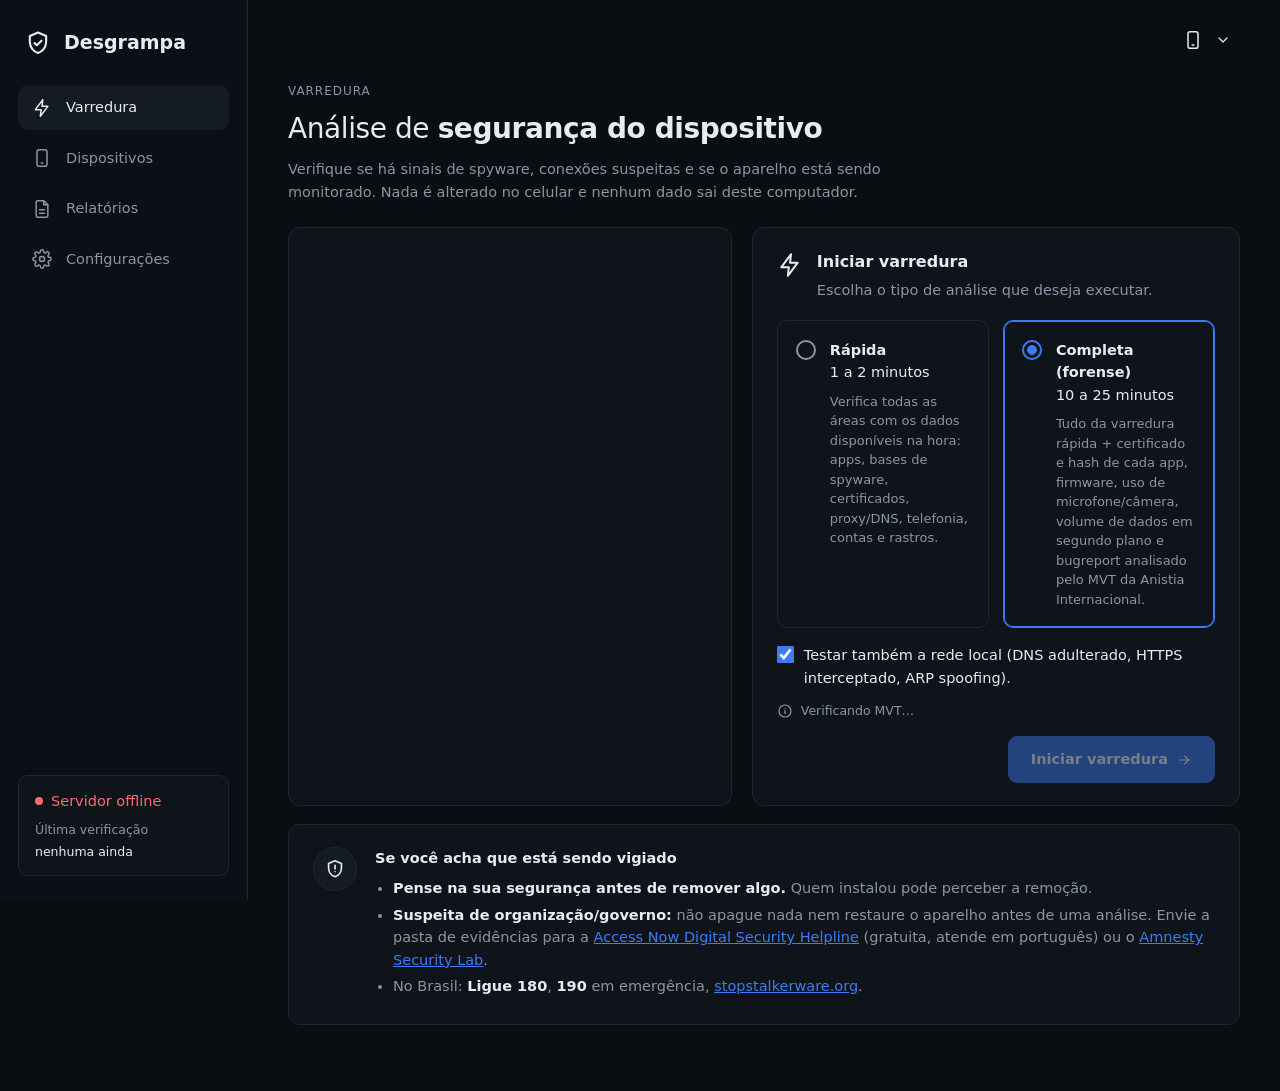
==== desgrampa/web/index.html @ e74b9961 "feat(web): adiciona painel com dashboard, relatórios e configurações Interface em HTML/CSS e módulos" ====
<!doctype html>
<html lang="pt-BR">
<head>
  <meta charset="utf-8">
  <meta name="viewport" content="width=device-width, initial-scale=1">
  <title>Desgrampa</title>
  <script>
    // aplica o tema antes de pintar a página (padrão: escuro)
    try { document.documentElement.dataset.theme = localStorage.getItem("desgrampa-theme") || "dark"; }
    catch { document.documentElement.dataset.theme = "dark"; }
    if (document.documentElement.dataset.theme === "system") delete document.documentElement.dataset.theme;
  </script>
  <link rel="stylesheet" href="style.css">
</head>
<body>
<div class="app">
  <aside class="sidebar">
    <div class="brand">
      <svg viewBox="0 0 24 24" class="ico brand-ico"><path d="M12 3 5 6v5c0 4.5 3 8.3 7 9.5 4-1.2 7-5 7-9.5V6l-7-3Z"/><path d="m9 12 2 2 4-4"/></svg>
      <span>Desgrampa</span>
    </div>
    <nav class="nav">
      <a href="#varredura" data-page="varredura">
        <svg viewBox="0 0 24 24" class="ico"><path d="M13 2 4 14h7l-1 8 9-12h-7l1-8Z"/></svg>Varredura</a>
      <a href="#dispositivos" data-page="dispositivos">
        <svg viewBox="0 0 24 24" class="ico"><rect x="6" y="2" width="12" height="20" rx="2.5"/><path d="M11 18h2"/></svg>Dispositivos</a>
      <a href="#relatorios" data-page="relatorios">
        <svg viewBox="0 0 24 24" class="ico"><path d="M14 2H7a2 2 0 0 0-2 2v16a2 2 0 0 0 2 2h10a2 2 0 0 0 2-2V7l-5-5Z"/><path d="M14 2v5h5M9 13h6M9 17h6"/></svg>Relatórios</a>
      <a href="#configuracoes" data-page="configuracoes">
        <svg viewBox="0 0 24 24" class="ico"><circle cx="12" cy="12" r="3"/><path d="M19.4 15a1.7 1.7 0 0 0 .3 1.8l.1.1a2 2 0 1 1-2.8 2.8l-.1-.1a1.7 1.7 0 0 0-1.8-.3 1.7 1.7 0 0 0-1 1.5V21a2 2 0 1 1-4 0v-.1a1.7 1.7 0 0 0-1.1-1.5 1.7 1.7 0 0 0-1.8.3l-.1.1a2 2 0 1 1-2.8-2.8l.1-.1a1.7 1.7 0 0 0 .3-1.8 1.7 1.7 0 0 0-1.5-1H3a2 2 0 1 1 0-4h.1a1.7 1.7 0 0 0 1.5-1.1 1.7 1.7 0 0 0-.3-1.8l-.1-.1a2 2 0 1 1 2.8-2.8l.1.1a1.7 1.7 0 0 0 1.8.3H9a1.7 1.7 0 0 0 1-1.5V3a2 2 0 1 1 4 0v.1a1.7 1.7 0 0 0 1 1.5 1.7 1.7 0 0 0 1.8-.3l.1-.1a2 2 0 1 1 2.8 2.8l-.1.1a1.7 1.7 0 0 0-.3 1.8V9a1.7 1.7 0 0 0 1.5 1H21a2 2 0 1 1 0 4h-.1a1.7 1.7 0 0 0-1.5 1Z"/></svg>Configurações</a>
    </nav>
    <div class="sys-status" id="sys-status">
      <div class="sys-line"><span class="dot"></span><span id="sys-text">Conectando…</span></div>
      <div class="muted small">Última verificação</div>
      <div class="small" id="last-scan">—</div>
    </div>
  </aside>

  <div class="main">
    <header class="topbar">
      <label class="device-select" id="device-select">
        <svg viewBox="0 0 24 24" class="ico"><rect x="6" y="2" width="12" height="20" rx="2.5"/><path d="M11 18h2"/></svg>
        <select id="device-picker" aria-label="Aparelho"></select>
        <svg viewBox="0 0 24 24" class="ico chev"><path d="m6 9 6 6 6-6"/></svg>
      </label>
    </header>

    <!-- ===================== VARREDURA ===================== -->
    <section class="page" id="page-varredura">
      <div class="eyebrow">Varredura</div>
      <h1>Análise de <strong>segurança do dispositivo</strong></h1>
      <p class="lead">Verifique se há sinais de spyware, conexões suspeitas e se o aparelho está sendo monitorado.
        Nada é alterado no celular e nenhum dado sai deste computador.</p>

      <div class="grid-2">
        <div class="card device-card" id="device-card"></div>

        <div class="card scan-card">
          <div class="card-title">
            <svg viewBox="0 0 24 24" class="ico lg"><path d="M13 2 4 14h7l-1 8 9-12h-7l1-8Z"/></svg>
            <div><h2>Iniciar varredura</h2><p class="muted">Escolha o tipo de análise que deseja executar.</p></div>
          </div>
          <div class="modes">
            <label class="mode">
              <input type="radio" name="mode" value="rapida">
              <span class="radio"></span>
              <span><strong>Rápida</strong><span class="mode-time">1 a 2 minutos</span>
                <span class="muted">Verifica todas as áreas com os dados disponíveis na hora: apps, bases de spyware,
                  certificados, proxy/DNS, telefonia, contas e rastros.</span></span>
            </label>
            <label class="mode">
              <input type="radio" name="mode" value="completa" checked>
              <span class="radio"></span>
              <span><strong>Completa (forense)</strong><span class="mode-time">10 a 25 minutos</span>
                <span class="muted">Tudo da varredura rápida + certificado e hash de cada app, firmware, uso de
                  microfone/câmera, volume de dados em segundo plano e bugreport analisado pelo MVT da Anistia Internacional.</span></span>
            </label>
          </div>
          <label class="check">
            <input type="checkbox" id="pc-network" checked>
            <span>Testar também a rede local (DNS adulterado, HTTPS interceptado, ARP spoofing).</span>
          </label>
          <div class="scan-foot">
            <p class="muted small info-line">
              <svg viewBox="0 0 24 24" class="ico sm"><circle cx="12" cy="12" r="9"/><path d="M12 11v5M12 8h.01"/></svg>
              <span id="mvt-status">Verificando MVT…</span></p>
            <button id="start" class="primary" disabled>Iniciar varredura
              <svg viewBox="0 0 24 24" class="ico sm"><path d="M5 12h14M13 6l6 6-6 6"/></svg></button>
          </div>
        </div>
      </div>

      <div class="card progress-card hidden" id="progress">
        <div class="progress-head">
          <span class="spinner" aria-hidden="true"></span>
          <div class="grow"><strong>Varredura em andamento</strong><div class="muted" id="step">Iniciando</div></div>
          <span class="pill" id="pct">0%</span>
        </div>
        <div class="bar"><div id="bar-fill"></div></div>
        <p class="muted small">Mantenha o aparelho conectado, desbloqueado e com a tela ligada.</p>
      </div>

      <div id="result" class="hidden"></div>

      <div class="card help-card">
        <svg viewBox="0 0 24 24" class="ico lg circle"><path d="M12 3 5 6v5c0 4.5 3 8.3 7 9.5 4-1.2 7-5 7-9.5V6l-7-3Z"/><path d="M12 8v4M12 15h.01"/></svg>
        <div>
          <strong>Se você acha que está sendo vigiado</strong>
          <ul>
            <li><strong>Pense na sua segurança antes de remover algo.</strong> Quem instalou pode perceber a remoção.</li>
            <li><strong>Suspeita de organização/governo:</strong> não apague nada nem restaure o aparelho antes de uma análise.
              Envie a pasta de evidências para a <a href="https://www.accessnow.org/help/" target="_blank" rel="noopener">Access Now
              Digital Security Helpline</a> (gratuita, atende em português) ou o
              <a href="https://securitylab.amnesty.org/get-help/" target="_blank" rel="noopener">Amnesty Security Lab</a>.</li>
            <li>No Brasil: <strong>Ligue 180</strong>, <strong>190</strong> em emergência,
              <a href="https://stopstalkerware.org/pt-br/" target="_blank" rel="noopener">stopstalkerware.org</a>.</li>
          </ul>
        </div>
      </div>
    </section>

    <!-- ===================== DISPOSITIVOS ===================== -->
    <section class="page hidden" id="page-dispositivos">
      <div class="eyebrow">Dispositivos</div>
      <h1>Aparelhos <strong>conectados</strong></h1>
      <p class="lead">Aparelhos Android detectados pelo cabo USB e como deixá-los prontos para a varredura.</p>
      <div id="devices-list"></div>
      <div class="card">
        <h2>Como conectar um aparelho</h2>
        <ol class="steps">
          <li>No celular, abra <strong>Configurações › Sobre o telefone</strong> e toque 7 vezes em “Número da versão” (ou “Versão MIUI”).</li>
          <li>Em <strong>Opções do desenvolvedor</strong>, ative <strong>Depuração USB</strong>. Em Xiaomi, ative também “Depuração USB (configurações de segurança)”.</li>
          <li>Conecte um cabo de dados e escolha “Transferência de arquivos” se perguntado.</li>
          <li>Desbloqueie o celular e toque em <strong>Permitir</strong> no aviso “Permitir depuração USB?”.</li>
          <li>Depois da varredura, desligue a depuração USB e revogue as autorizações.</li>
        </ol>
      </div>
    </section>

    <!-- ===================== RELATÓRIOS ===================== -->
    <section class="page hidden" id="page-relatorios">
      <div class="eyebrow">Relatórios</div>
      <h1>Varreduras <strong>salvas</strong></h1>
      <p class="lead">Cada varredura fica salva com as evidências (comandos brutos, bugreport, resultado do MVT e
        SHA256SUMS) na pasta de dados do Desgrampa, mostrada no terminal ao iniciar.</p>
      <div id="reports-list"></div>
      <div id="report-view" class="hidden"></div>
    </section>

    <!-- ===================== CONFIGURAÇÕES ===================== -->
    <section class="page hidden" id="page-configuracoes">
      <div class="eyebrow">Configurações</div>
      <h1>Preferências e <strong>bases de indicadores</strong></h1>
      <p class="lead">Tema da interface, ferramentas detectadas e atualização das bases de spyware.</p>
      <div id="settings"></div>
    </section>
  </div>
</div>
<script type="module" src="js/main.js"></script>
</body>
</html>
---- desgrampa/web/style.css ----
:root {
  --bg: #f4f6f9; --sidebar: #ffffff; --surface: #ffffff; --surface-2: #f3f5f8; --text: #141a23;
  --muted: #5c6675; --border: #e1e5eb; --accent: #2f6fed; --accent-text: #ffffff; --accent-soft: #e6eefe;
  --crit: #d32f2f; --high: #d9620a; --med: #a07800; --low: #3f7d52; --info: #7d8796; --ok: #1f9d55; --nv: #7d8796;
  --crit-bg: #fdecec; --high-bg: #fff1e6; --med-bg: #fff8d9; --ok-bg: #e7f6ec; --nv-bg: #eff1f4;
  --shadow: 0 1px 2px rgb(16 24 40 / 5%);
}
@media (prefers-color-scheme: dark) {
  :root:not([data-theme="light"]) {
    --bg: #0a0d12; --sidebar: #0c1016; --surface: #0f141b; --surface-2: #151b24; --text: #e8ecf2;
    --muted: #8b95a5; --border: #1e2631; --accent: #3b7cf6; --accent-text: #ffffff; --accent-soft: #15233d;
    --crit: #ff6b6b; --high: #ff9a4d; --med: #e5c04a; --low: #8fc49b; --info: #7d8796; --ok: #34c77b; --nv: #6f7a8a;
    --crit-bg: #2a1416; --high-bg: #2a1d12; --med-bg: #29230f; --ok-bg: #0f2519; --nv-bg: #161b22;
    --shadow: none;
  }
}
:root[data-theme="dark"] {
  --bg: #0a0d12; --sidebar: #0c1016; --surface: #0f141b; --surface-2: #151b24; --text: #e8ecf2;
  --muted: #8b95a5; --border: #1e2631; --accent: #3b7cf6; --accent-text: #ffffff; --accent-soft: #15233d;
  --crit: #ff6b6b; --high: #ff9a4d; --med: #e5c04a; --low: #8fc49b; --info: #7d8796; --ok: #34c77b; --nv: #6f7a8a;
  --crit-bg: #2a1416; --high-bg: #2a1d12; --med-bg: #29230f; --ok-bg: #0f2519; --nv-bg: #161b22;
  --shadow: none;
}

* { box-sizing: border-box; }
html, body { margin: 0; background: var(--bg); color: var(--text); }
body { font: 14.5px/1.55 Inter, system-ui, -apple-system, "Segoe UI", sans-serif; }
a { color: var(--accent); }
code { font: 12.5px ui-monospace, monospace; word-break: break-all; }
h1 { font-size: 28px; font-weight: 400; letter-spacing: -0.015em; margin: 0 0 8px; }
h1 strong { font-weight: 700; }
h2 { font-size: 16px; margin: 0 0 4px; }
h3 { font-size: 14.5px; margin: 20px 0 8px; }
.muted { color: var(--muted); }
.small { font-size: 12.5px; }
.hidden { display: none !important; }
.grow { flex: 1; min-width: 0; }

.ico { width: 20px; height: 20px; fill: none; stroke: currentColor; stroke-width: 1.8;
  stroke-linecap: round; stroke-linejoin: round; flex: none; }
.ico.sm { width: 16px; height: 16px; }
.ico.lg { width: 26px; height: 26px; }
.ico.circle { width: 44px; height: 44px; padding: 10px; border-radius: 50%; background: var(--surface-2);
  border: 1px solid var(--border); }

/* ---- layout ---- */
.app { display: grid; grid-template-columns: 248px 1fr; min-height: 100vh; }
.sidebar { background: var(--sidebar); border-right: 1px solid var(--border); padding: 24px 18px;
  display: flex; flex-direction: column; gap: 24px; position: sticky; top: 0; height: 100vh; }
.brand { display: flex; align-items: center; gap: 12px; font-size: 19px; font-weight: 600; padding: 4px 6px; }
.brand-ico { width: 28px; height: 28px; }
.nav { display: flex; flex-direction: column; gap: 6px; }
.nav a { display: flex; align-items: center; gap: 14px; padding: 11px 14px; border-radius: 10px;
  color: var(--muted); text-decoration: none; font-weight: 500; }
.nav a:hover { color: var(--text); background: var(--surface-2); }
.nav a.on { color: var(--text); background: var(--surface-2); }
.sys-status { margin-top: auto; border: 1px solid var(--border); border-radius: 10px; padding: 14px 16px;
  background: var(--surface); display: grid; gap: 2px; }
.sys-line { display: flex; align-items: center; gap: 8px; color: var(--ok); font-weight: 500; margin-bottom: 6px; }
.sys-status.off .sys-line { color: var(--crit); }
.dot { width: 8px; height: 8px; border-radius: 50%; background: currentColor; }

.main { min-width: 0; padding: 0 40px 48px; }
.topbar { display: flex; justify-content: flex-end; padding: 22px 0 6px; }
.device-select { position: relative; display: flex; align-items: center; gap: 8px; color: var(--text);
  border: 1px solid transparent; border-radius: 10px; padding: 6px 10px; }
.device-select:hover { border-color: var(--border); }
.device-select select { appearance: none; background: transparent; border: 0; color: inherit; font: inherit;
  padding-right: 18px; cursor: pointer; max-width: 260px; }
.device-select select option { background: var(--surface); color: var(--text); }
.device-select .chev { position: absolute; right: 8px; pointer-events: none; width: 16px; height: 16px; }

.eyebrow { text-transform: uppercase; letter-spacing: .08em; font-size: 12px; color: var(--muted); margin: 18px 0 6px; }
.lead { color: var(--muted); max-width: 640px; margin: 0 0 24px; }

@media (max-width: 960px) {
  .app { grid-template-columns: 1fr; }
  .sidebar { position: static; height: auto; flex-direction: row; flex-wrap: wrap; align-items: center;
    padding: 12px 16px; gap: 12px; border-right: 0; border-bottom: 1px solid var(--border); }
  .nav { flex-direction: row; flex-wrap: wrap; gap: 4px; }
  .nav a { padding: 8px 10px; gap: 8px; font-size: 13.5px; }
  .sys-status { display: none; }
  .main { padding: 0 16px 40px; }
  .topbar { padding-top: 12px; }
  h1 { font-size: 23px; }
}

/* ---- cards ---- */
.card { background: var(--surface); border: 1px solid var(--border); border-radius: 12px; padding: 22px 24px;
  margin: 0 0 18px; box-shadow: var(--shadow); }
.grid-2 { display: grid; grid-template-columns: minmax(0, 1fr) minmax(0, 1.1fr); gap: 20px; margin-bottom: 18px; }
.grid-2 > .card { margin: 0; }
@media (max-width: 1180px) { .grid-2 { grid-template-columns: 1fr; } }
.card-title { display: flex; gap: 14px; align-items: flex-start; margin-bottom: 18px; }
.card-title .ico { margin-top: 2px; }
.card-title p { margin: 2px 0 0; }

.pill { display: inline-flex; align-items: center; gap: 6px; font-size: 12.5px; padding: 3px 11px;
  border-radius: 999px; border: 1px solid var(--border); color: var(--muted); white-space: nowrap;
  background: var(--surface-2); font-variant-numeric: tabular-nums; }
.pill.ok { color: var(--ok); border-color: color-mix(in srgb, var(--ok) 45%, transparent); background: var(--ok-bg); }
.pill.warn { color: var(--high); border-color: color-mix(in srgb, var(--high) 45%, transparent); background: var(--high-bg); }
.pill.bad { color: var(--crit); border-color: color-mix(in srgb, var(--crit) 45%, transparent); background: var(--crit-bg); }
.pill .dot { width: 6px; height: 6px; }

/* ---- cartão do aparelho ---- */
.device-head { display: flex; gap: 22px; align-items: flex-start; }
.phone { width: 74px; height: 106px; border-radius: 12px; background: var(--surface-2); border: 1px solid var(--border);
  display: grid; place-items: center; flex: none; }
.phone::before { content: ""; width: 44px; height: 88px; border-radius: 7px; border: 2px solid #2a3442;
  background: radial-gradient(120% 60% at 30% 25%, #9fe7ff 0%, transparent 45%),
              radial-gradient(90% 70% at 75% 70%, #2563eb 0%, transparent 60%),
              linear-gradient(160deg, #0ea5e9, #1e3a8a 55%, #0b1220); }
.phone.off::before { background: linear-gradient(160deg, #2a3442, #121820); }
.device-name { font-size: 17px; font-weight: 600; margin: 8px 0 4px; }
.device-sub { color: var(--muted); }
.device-serial { color: var(--muted); font-size: 13px; margin-top: 4px; font-variant-numeric: tabular-nums; }
.device-head .pill { margin-left: auto; }
.device-stats { display: grid; grid-template-columns: repeat(3, 1fr); margin-top: 24px; padding: 18px 0;
  border-top: 1px solid var(--border); border-bottom: 1px solid var(--border); }
.stat { display: flex; align-items: center; gap: 12px; padding: 0 14px; min-width: 0; }
.stat + .stat { border-left: 1px solid var(--border); }
.stat:first-child { padding-left: 0; }
.stat .ico.circle { width: 40px; height: 40px; padding: 9px; }
.stat div { font-size: 13px; line-height: 1.4; }
.stat .v { color: var(--muted); }
.stat .v.ok { color: var(--ok); } .stat .v.warn { color: var(--high); }
@media (max-width: 560px) {
  .device-stats { grid-template-columns: 1fr; gap: 12px; }
  .stat, .stat:first-child { padding: 0; }
  .stat + .stat { border-left: 0; }
  .device-head { gap: 14px; }
}
.device-empty ol { margin: 10px 0 0; padding-left: 20px; color: var(--muted); }
.device-empty li { margin: 4px 0; }

/* ---- cartão de varredura ---- */
.modes { display: grid; grid-template-columns: 1fr 1fr; gap: 14px; margin-bottom: 16px; }
@media (max-width: 640px) { .modes { grid-template-columns: 1fr; } }
.mode { position: relative; display: flex; gap: 14px; align-items: flex-start; border: 1px solid var(--border);
  border-radius: 10px; padding: 18px; cursor: pointer; background: var(--surface); }
.mode input { position: absolute; opacity: 0; pointer-events: none; }
.mode .radio { width: 20px; height: 20px; border-radius: 50%; border: 2px solid var(--muted); flex: none; margin-top: 1px; }
.mode:has(input:checked) { border-color: var(--accent); box-shadow: 0 0 0 1px var(--accent) inset; }
.mode:has(input:checked) .radio { border-color: var(--accent); background: radial-gradient(circle, var(--accent) 0 40%, transparent 45%); }
.mode:has(input:focus-visible) { outline: 2px solid var(--accent); outline-offset: 2px; }
.mode strong { display: block; }
.mode-time { display: block; margin-bottom: 8px; }
.mode .muted { display: block; font-size: 13px; line-height: 1.5; }
.check { display: flex; gap: 10px; align-items: flex-start; cursor: pointer; margin: 4px 0 8px; }
.check input { width: 17px; height: 17px; accent-color: var(--accent); margin: 2px 0 0; flex: none; }
.scan-foot { display: flex; justify-content: space-between; align-items: flex-end; gap: 16px; flex-wrap: wrap; }
.info-line { display: flex; gap: 8px; align-items: center; margin: 4px 0 0; flex: 1 1 260px; min-width: 0; }
.scan-foot button { margin-left: auto; }

button { font: inherit; border-radius: 9px; padding: 9px 16px; border: 1px solid var(--border);
  background: var(--surface-2); color: var(--text); cursor: pointer; display: inline-flex; align-items: center; gap: 8px; }
button:hover:not(:disabled) { border-color: var(--muted); }
button.primary { background: var(--accent); color: var(--accent-text); border-color: var(--accent); font-weight: 600; padding: 11px 22px; }
button.primary:hover:not(:disabled) { filter: brightness(1.08); }
button:disabled { opacity: .45; cursor: not-allowed; }
.actions { display: flex; flex-wrap: wrap; gap: 8px; }
.actions a { text-decoration: none; }

/* ---- progresso ---- */
.progress-head { display: flex; align-items: center; gap: 16px; margin-bottom: 16px; }
.spinner { width: 40px; height: 40px; border-radius: 50%; border: 1px solid var(--border); background: var(--surface-2);
  position: relative; flex: none; }
.spinner::after { content: ""; position: absolute; inset: 10px; border-radius: 50%; border: 2.5px solid var(--text);
  border-right-color: transparent; animation: spin .9s linear infinite; }
@keyframes spin { to { transform: rotate(360deg); } }
@media (prefers-reduced-motion: reduce) { .spinner::after { animation-duration: 3s; } }
.bar { height: 6px; background: var(--surface-2); border-radius: 99px; overflow: hidden; }
#bar-fill { height: 100%; width: 0; background: var(--accent); border-radius: 99px; transition: width .4s ease; }
.progress-card p { margin: 14px 0 0; }

/* ---- ajuda ---- */
.help-card { display: flex; gap: 18px; align-items: flex-start; }
.help-card ul { margin: 8px 0 0; padding-left: 18px; color: var(--muted); }
.help-card li { margin: 4px 0; }
.help-card li strong { color: var(--text); }

/* ---- resultado ---- */
.result-head { display: flex; justify-content: space-between; align-items: center; gap: 12px; flex-wrap: wrap; margin: 6px 0 14px; }
.hero { display: grid; grid-template-columns: 1.3fr 2fr; gap: 18px; margin-bottom: 18px; }
@media (max-width: 1000px) { .hero { grid-template-columns: 1fr; } }
.verdict { border-radius: 12px; padding: 22px 24px; border: 1px solid var(--border); border-left: 5px solid; }
.verdict h2 { font-size: 24px; margin: 0 0 6px; }
.verdict p { margin: 4px 0; }
.verdict.alto_risco { background: var(--crit-bg); border-left-color: var(--crit); }
.verdict.suspeito { background: var(--high-bg); border-left-color: var(--high); }
.verdict.atencao { background: var(--med-bg); border-left-color: var(--med); }
.verdict.ok { background: var(--ok-bg); border-left-color: var(--ok); }
.kpis { display: grid; grid-template-columns: repeat(3, 1fr); gap: 12px; }
@media (max-width: 560px) { .kpis { grid-template-columns: repeat(2, 1fr); } }
.kpi { background: var(--surface); border: 1px solid var(--border); border-radius: 12px; padding: 14px 16px; }
.kpi span { display: block; font-size: 12.5px; color: var(--muted); }
.kpi strong { font-size: 24px; font-variant-numeric: tabular-nums; }
.kpi.crit strong { color: var(--crit); } .kpi.high strong { color: var(--high); } .kpi.med strong { color: var(--med); }

.cats { display: grid; grid-template-columns: repeat(auto-fill, minmax(240px, 1fr)); gap: 12px; }
.cat { text-align: left; border: 1px solid var(--border); border-left: 4px solid var(--st); border-radius: 12px;
  background: var(--surface); padding: 14px 16px; display: flex; flex-direction: column; align-items: stretch; gap: 4px; }
.cat:hover { border-color: var(--st); }
.cat.active { box-shadow: 0 0 0 2px var(--accent); }
.cat-top { display: flex; justify-content: space-between; gap: 8px; align-items: baseline; }
.cat-title { font-weight: 600; }
.cat-status { font-size: 11.5px; font-weight: 700; color: var(--st); white-space: nowrap; text-transform: uppercase; letter-spacing: .04em; }
.cat-desc { font-size: 12.5px; color: var(--muted); }
.cat-counts { font-size: 12.5px; font-variant-numeric: tabular-nums; }
.st-critica { --st: var(--crit); } .st-alta { --st: var(--high); } .st-media { --st: var(--med); }
.st-baixa { --st: var(--low); } .st-ok { --st: var(--ok); } .st-nao_verificado { --st: var(--nv); }

.tabs { display: flex; flex-wrap: wrap; gap: 2px; border-bottom: 1px solid var(--border); margin: 22px 0 0; }
.tabs button { border: 0; border-bottom: 2px solid transparent; border-radius: 0; background: none;
  padding: 10px 14px; color: var(--muted); }
.tabs button.on { color: var(--text); border-bottom-color: var(--accent); font-weight: 600; }
.tabpanel { background: var(--surface); border: 1px solid var(--border); border-top: 0;
  border-radius: 0 0 12px 12px; padding: 18px 20px; margin-bottom: 18px; }

.filters { display: flex; flex-wrap: wrap; gap: 6px; margin-bottom: 12px; align-items: center; }
.filters button { padding: 4px 12px; font-size: 13px; border-radius: 999px; }
.filters button.on { border-color: var(--accent); color: var(--accent); background: var(--accent-soft); }

.finding { border: 1px solid var(--border); border-left: 4px solid var(--sev); border-radius: 10px;
  padding: 13px 16px; margin: 8px 0; background: var(--surface); }
.finding .title { font-weight: 600; }
.finding p { margin: 4px 0 0; }
.finding .rec { font-size: 13.5px; color: var(--muted); }
.sev { display: inline-block; font-size: 11px; font-weight: 700; text-transform: uppercase;
  letter-spacing: .04em; color: var(--sev); margin-right: 8px; }
.s-critica { --sev: var(--crit); } .s-alta { --sev: var(--high); } .s-media { --sev: var(--med); }
.s-baixa { --sev: var(--low); } .s-info { --sev: var(--info); }

.table-wrap { overflow-x: auto; }
table { border-collapse: collapse; width: 100%; font-size: 13.5px; }
th, td { text-align: left; padding: 9px 10px; border-bottom: 1px solid var(--border); vertical-align: top; }
th { color: var(--muted); font-weight: 600; font-size: 12.5px; }
tr:last-child td { border-bottom: 0; }
td.num { font-variant-numeric: tabular-nums; text-align: right; }
.tag { display: inline-block; font-size: 12px; padding: 1px 9px; border-radius: 999px; background: var(--surface-2);
  border: 1px solid var(--border); }
.tag.bad { color: var(--crit); border-color: var(--crit); } .tag.warn { color: var(--high); border-color: var(--high); }
.tag.good { color: var(--ok); border-color: var(--ok); }
.facts { display: grid; grid-template-columns: repeat(auto-fit, minmax(200px, 1fr)); gap: 10px; }
.facts div { background: var(--surface-2); border-radius: 10px; padding: 11px 13px; }
.facts span { display: block; font-size: 12.5px; color: var(--muted); }

.manual ul { padding-left: 0; }
.manual li { list-style: none; margin: 8px 0; }
.manual label { display: flex; gap: 10px; align-items: flex-start; }
.manual input { margin-top: 4px; accent-color: var(--accent); }

/* ---- listas (dispositivos, relatórios, configurações) ---- */
.list-row { display: flex; align-items: center; gap: 16px; padding: 14px 0; border-bottom: 1px solid var(--border); flex-wrap: wrap; }
.list-row:last-child { border-bottom: 0; }
.list-row .grow strong { display: block; }
ol.steps { margin: 10px 0 0; padding-left: 20px; color: var(--muted); }
ol.steps li { margin: 6px 0; }
ol.steps strong { color: var(--text); }
.seg { display: inline-flex; border: 1px solid var(--border); border-radius: 10px; overflow: hidden; }
.seg button { border: 0; border-radius: 0; background: var(--surface); }
.seg button.on { background: var(--accent-soft); color: var(--accent); font-weight: 600; }
.empty { text-align: center; padding: 30px 10px; color: var(--muted); }

/* ---- achados agrupados ---- */
.small-seg button { padding: 5px 12px; font-size: 13px; }
.sep { width: 1px; height: 22px; background: var(--border); margin: 0 4px; }
.group { border: 1px solid var(--border); border-left: 4px solid var(--st); border-radius: 10px; margin: 10px 0;
  background: var(--surface); }
.group > summary { list-style: none; cursor: pointer; display: flex; flex-wrap: wrap; align-items: center; gap: 10px;
  padding: 12px 16px; }
.group > summary::-webkit-details-marker { display: none; }
.group > summary::before { content: "›"; color: var(--muted); font-size: 18px; line-height: 1; transition: transform .15s; }
.group[open] > summary::before { transform: rotate(90deg); }
.group > :not(summary) { margin-left: 16px; margin-right: 16px; }
.group > .finding:last-child, .group > .group:last-child { margin-bottom: 14px; }
.cat-group > summary .g-title { font-size: 15.5px; }
.g-title { font-weight: 600; }
.g-total { color: var(--muted); font-weight: 400; }
.counts { display: inline-flex; flex-wrap: wrap; gap: 6px; align-items: center; font-size: 13px; font-variant-numeric: tabular-nums; }
.cnt { color: var(--sev); font-weight: 600; }
.cnt.s-baixa, .cnt.s-info { font-weight: 500; }
.dotsep { color: var(--muted); }

/* ---- sugestões e remoção ---- */
.suggest-card .card-title .ico { color: var(--crit); }
.suggest-row { display: flex; gap: 16px; align-items: center; flex-wrap: wrap; padding: 14px 0 14px 14px;
  border-top: 1px solid var(--border); border-left: 3px solid var(--st); }
.suggest-row > .grow > div { margin: 2px 0; }
.suggest-row .tag { margin-left: 6px; }
button.danger { background: var(--crit-bg); color: var(--crit); border-color: color-mix(in srgb, var(--crit) 50%, transparent); font-weight: 600; }
button.danger:hover:not(:disabled) { border-color: var(--crit); }
.action-dialog { background: var(--surface); color: var(--text); border: 1px solid var(--border); border-radius: 14px;
  padding: 24px 26px; width: min(560px, calc(100vw - 32px)); }
.action-dialog::backdrop { background: rgb(0 0 0 / 55%); }
.action-dialog h2 { font-size: 19px; }
.action-dialog ul { padding-left: 18px; color: var(--muted); }
.action-dialog li { margin: 6px 0; }
.action-dialog input[type=text] { width: 100%; font: 13px ui-monospace, monospace; padding: 9px 11px; margin: 6px 0 4px;
  border-radius: 8px; border: 1px solid var(--border); background: var(--surface-2); color: var(--text); }
.dialog-actions { justify-content: flex-end; margin-top: 12px; }
.bad-text { color: var(--crit); } .good-text { color: var(--ok); }

/* ---- detalhes do aparelho ---- */
.device-details { display: grid; grid-template-columns: 1fr; margin: 6px 0 0; }
.device-details div { display: flex; justify-content: space-between; gap: 12px; padding: 9px 0;
  border-bottom: 1px solid var(--border); font-size: 13px; min-width: 0; }
.device-details dt { color: var(--muted); white-space: nowrap; }
.device-details dd { margin: 0; text-align: right; overflow-wrap: anywhere; font-variant-numeric: tabular-nums; }

.warn-text { color: var(--high); }
.warn-card { border-color: color-mix(in srgb, var(--high) 55%, transparent); background: var(--high-bg); margin-top: 12px; }
.warn-card p { margin: 6px 0 0; }
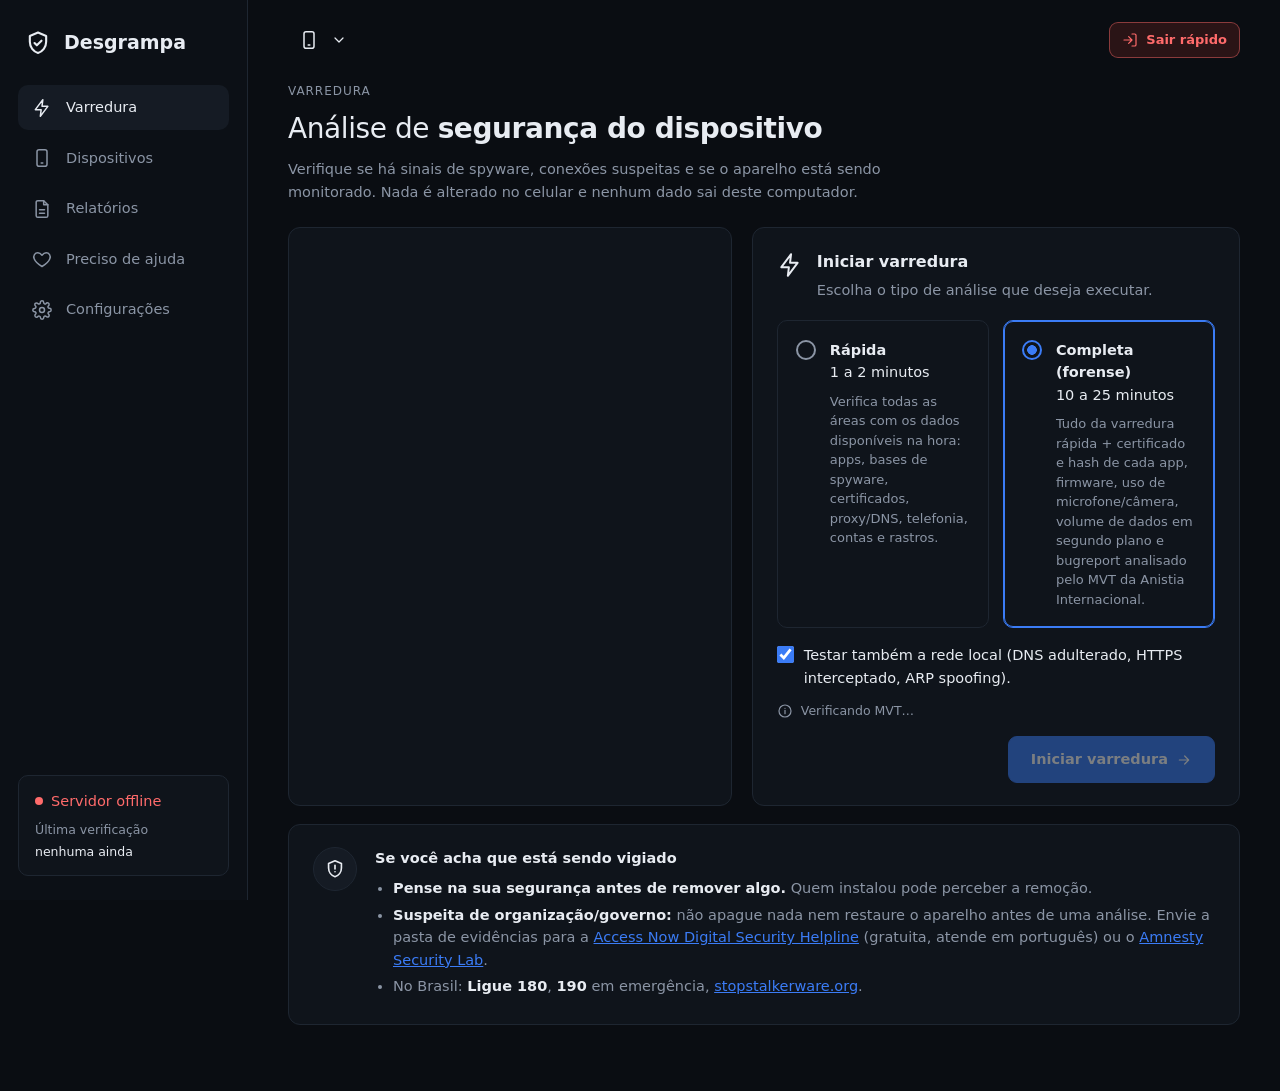
==== commit 44c497c3: "feat: dashboard simples/técnico, ajuda, saída rápida, modo sem rastros e modo atendimento - modo sim" ====
--- a/desgrampa/web/index.html
+++ b/desgrampa/web/index.html
@@ -26,6 +26,10 @@
         <svg viewBox="0 0 24 24" class="ico"><rect x="6" y="2" width="12" height="20" rx="2.5"/><path d="M11 18h2"/></svg>Dispositivos</a>
       <a href="#relatorios" data-page="relatorios">
         <svg viewBox="0 0 24 24" class="ico"><path d="M14 2H7a2 2 0 0 0-2 2v16a2 2 0 0 0 2 2h10a2 2 0 0 0 2-2V7l-5-5Z"/><path d="M14 2v5h5M9 13h6M9 17h6"/></svg>Relatórios</a>
+      <a href="#atendimento" data-page="atendimento" id="nav-atendimento" class="hidden">
+        <svg viewBox="0 0 24 24" class="ico"><circle cx="9" cy="8" r="3.5"/><path d="M2.5 20a6.5 6.5 0 0 1 13 0M16 4.5a3.5 3.5 0 0 1 0 7M21.5 20a6.5 6.5 0 0 0-4-6"/></svg>Atendimento</a>
+      <a href="#ajuda" data-page="ajuda">
+        <svg viewBox="0 0 24 24" class="ico"><path d="M12 21s-7.5-4.6-9.4-9.4C1.2 8 3.4 4.5 7 4.5c2 0 3.5 1.1 5 3 1.5-1.9 3-3 5-3 3.6 0 5.8 3.5 4.4 7.1C19.5 16.4 12 21 12 21Z"/></svg>Preciso de ajuda</a>
       <a href="#configuracoes" data-page="configuracoes">
         <svg viewBox="0 0 24 24" class="ico"><circle cx="12" cy="12" r="3"/><path d="M19.4 15a1.7 1.7 0 0 0 .3 1.8l.1.1a2 2 0 1 1-2.8 2.8l-.1-.1a1.7 1.7 0 0 0-1.8-.3 1.7 1.7 0 0 0-1 1.5V21a2 2 0 1 1-4 0v-.1a1.7 1.7 0 0 0-1.1-1.5 1.7 1.7 0 0 0-1.8.3l-.1.1a2 2 0 1 1-2.8-2.8l.1-.1a1.7 1.7 0 0 0 .3-1.8 1.7 1.7 0 0 0-1.5-1H3a2 2 0 1 1 0-4h.1a1.7 1.7 0 0 0 1.5-1.1 1.7 1.7 0 0 0-.3-1.8l-.1-.1a2 2 0 1 1 2.8-2.8l.1.1a1.7 1.7 0 0 0 1.8.3H9a1.7 1.7 0 0 0 1-1.5V3a2 2 0 1 1 4 0v.1a1.7 1.7 0 0 0 1 1.5 1.7 1.7 0 0 0 1.8-.3l.1-.1a2 2 0 1 1 2.8 2.8l-.1.1a1.7 1.7 0 0 0-.3 1.8V9a1.7 1.7 0 0 0 1.5 1H21a2 2 0 1 1 0 4h-.1a1.7 1.7 0 0 0-1.5 1Z"/></svg>Configurações</a>
     </nav>
@@ -38,6 +42,8 @@
 
   <div class="main">
     <header class="topbar">
+      <button class="quick-exit" id="quick-exit" title="Troca esta página por um site comum (atalho: Esc duas vezes)">
+        <svg viewBox="0 0 24 24" class="ico sm" aria-hidden="true"><path d="M15 3h4a2 2 0 0 1 2 2v14a2 2 0 0 1-2 2h-4M10 17l5-5-5-5M15 12H3"/></svg>Sair rápido</button>
       <label class="device-select" id="device-select">
         <svg viewBox="0 0 24 24" class="ico"><rect x="6" y="2" width="12" height="20" rx="2.5"/><path d="M11 18h2"/></svg>
         <select id="device-picker" aria-label="Aparelho"></select>
@@ -123,18 +129,9 @@
     <section class="page hidden" id="page-dispositivos">
       <div class="eyebrow">Dispositivos</div>
       <h1>Aparelhos <strong>conectados</strong></h1>
-      <p class="lead">Aparelhos Android detectados pelo cabo USB e como deixá-los prontos para a varredura.</p>
+      <p class="lead">Aparelhos Android detectados (pelo cabo USB ou Wi-Fi) e como deixá-los prontos para a varredura.</p>
       <div id="devices-list"></div>
-      <div class="card">
-        <h2>Como conectar um aparelho</h2>
-        <ol class="steps">
-          <li>No celular, abra <strong>Configurações › Sobre o telefone</strong> e toque 7 vezes em “Número da versão” (ou “Versão MIUI”).</li>
-          <li>Em <strong>Opções do desenvolvedor</strong>, ative <strong>Depuração USB</strong>. Em Xiaomi, ative também “Depuração USB (configurações de segurança)”.</li>
-          <li>Conecte um cabo de dados e escolha “Transferência de arquivos” se perguntado.</li>
-          <li>Desbloqueie o celular e toque em <strong>Permitir</strong> no aviso “Permitir depuração USB?”.</li>
-          <li>Depois da varredura, desligue a depuração USB e revogue as autorizações.</li>
-        </ol>
-      </div>
+      <div id="connect-guide"></div>
     </section>
 
     <!-- ===================== RELATÓRIOS ===================== -->
@@ -145,6 +142,23 @@
         SHA256SUMS) na pasta de dados do Desgrampa, mostrada no terminal ao iniciar.</p>
       <div id="reports-list"></div>
       <div id="report-view" class="hidden"></div>
+    </section>
+
+    <!-- ===================== AJUDA ===================== -->
+    <section class="page hidden" id="page-ajuda">
+      <div class="eyebrow">Preciso de ajuda</div>
+      <h1>Apoio e <strong>proteção</strong></h1>
+      <p class="lead">Contatos de apoio, onde registrar a ocorrência, como guardar as provas e o que diz a lei.</p>
+      <div id="ajuda"></div>
+    </section>
+
+    <!-- ===================== ATENDIMENTO ===================== -->
+    <section class="page hidden" id="page-atendimento">
+      <div class="eyebrow">Atendimento</div>
+      <h1>Modo <strong>atendimento</strong></h1>
+      <p class="lead">Para pontos de apoio que verificam o celular de várias pessoas: termo de consentimento, número de
+        atendimento, pacote de evidências e limpeza deste computador ao final.</p>
+      <div id="atendimento"></div>
     </section>
 
     <!-- ===================== CONFIGURAÇÕES ===================== -->
--- a/desgrampa/web/style.css
+++ b/desgrampa/web/style.css
@@ -312,3 +312,106 @@
 .warn-text { color: var(--high); }
 .warn-card { border-color: color-mix(in srgb, var(--high) 55%, transparent); background: var(--high-bg); margin-top: 12px; }
 .warn-card p { margin: 6px 0 0; }
+.ok-text { color: var(--ok); }
+
+/* ---- conexão (guia por fabricante, Wi-Fi) ---- */
+.field { display: inline-grid; gap: 4px; font-size: 12.5px; color: var(--muted); }
+.field input, .field select, select.plain { font: inherit; font-size: 14px; color: var(--text); background: var(--surface);
+  border: 1px solid var(--border); border-radius: 8px; padding: 8px 10px; min-width: 0; }
+.field input:focus-visible, .field select:focus-visible { outline: 2px solid var(--accent); outline-offset: 1px; }
+.inline-form { display: flex; flex-wrap: wrap; align-items: end; gap: 10px; margin: 10px 0; }
+.inline-form input[name=host] { width: 150px; }
+.tip { border: 1px solid var(--border); background: var(--surface-2); border-radius: 10px; padding: 12px 16px; margin-top: 12px; }
+.tip ul { margin: 6px 0 0; padding-left: 20px; }
+
+/* ---- saída rápida ---- */
+.topbar { gap: 10px; }
+.quick-exit { order: 2; margin-left: auto; padding: 6px 12px; font-size: 13px; font-weight: 600;
+  background: var(--crit-bg); color: var(--crit); border-color: color-mix(in srgb, var(--crit) 45%, transparent); }
+
+/* ---- menu de exportação ---- */
+.menu { position: relative; }
+.menu > summary { list-style: none; }
+.menu > summary::-webkit-details-marker { display: none; }
+.btn { font: inherit; border-radius: 9px; padding: 9px 16px; border: 1px solid var(--border); background: var(--surface-2);
+  color: var(--text); cursor: pointer; display: inline-flex; align-items: center; gap: 8px; }
+.btn:hover { border-color: var(--muted); }
+.menu-items { position: absolute; right: 0; top: calc(100% + 6px); z-index: 20; width: min(340px, 90vw); display: grid;
+  background: var(--surface); border: 1px solid var(--border); border-radius: 12px; padding: 6px; box-shadow: 0 8px 28px rgb(0 0 0 / 18%); }
+.menu-items a { display: grid; gap: 1px; padding: 9px 12px; border-radius: 8px; color: var(--text); text-decoration: none; }
+.menu-items a:hover, .menu-items a:focus-visible { background: var(--surface-2); }
+.menu-items a span { font-size: 12.5px; color: var(--muted); }
+
+/* ---- modo simples ---- */
+.light { display: grid; grid-template-columns: auto 1fr minmax(220px, 300px); gap: 22px; align-items: center;
+  border: 1px solid var(--border); border-radius: 14px; padding: 22px 24px; background: var(--surface); }
+.light h2 { font-size: 26px; margin: 0 0 4px; }
+.light p { margin: 4px 0; }
+.light.vermelho { background: var(--crit-bg); border-color: color-mix(in srgb, var(--crit) 40%, transparent); }
+.light.amarelo { background: var(--med-bg); border-color: color-mix(in srgb, var(--med) 40%, transparent); }
+.light.verde { background: var(--ok-bg); border-color: color-mix(in srgb, var(--ok) 40%, transparent); }
+.bulbs { display: grid; gap: 8px; padding: 10px; border-radius: 16px; background: #1a1f27; }
+.bulb { width: 30px; height: 30px; border-radius: 50%; opacity: .22; }
+.bulb.vermelho { background: #ff4d4d; } .bulb.amarelo { background: #ffc531; } .bulb.verde { background: #2fd27a; }
+.bulb.on { opacity: 1; box-shadow: 0 0 14px currentColor; }
+.bulb.vermelho.on { color: #ff4d4d; } .bulb.amarelo.on { color: #ffc531; } .bulb.verde.on { color: #2fd27a; }
+@media (max-width: 900px) { .light { grid-template-columns: auto 1fr; } .light .gauge { grid-column: 1 / -1; } }
+.gauge { background: var(--surface); border: 1px solid var(--border); border-radius: 12px; padding: 12px 14px; }
+.gauge-head { display: flex; justify-content: space-between; gap: 8px; font-size: 13px; color: var(--muted); }
+.gauge-head strong { color: var(--text); }
+.gauge-bar { height: 8px; border-radius: 99px; background: var(--surface-2); margin: 8px 0; overflow: hidden; }
+.gauge-bar > div { height: 100%; border-radius: 99px; background: var(--ok); }
+.gauge.lv-moderado .gauge-bar > div { background: var(--med); }
+.gauge.lv-alto .gauge-bar > div { background: var(--high); }
+.gauge.lv-critico .gauge-bar > div { background: var(--crit); }
+.gauge-factors { margin: 0; padding-left: 18px; font-size: 12.5px; color: var(--muted); }
+.next-steps { display: grid; gap: 10px; padding: 0; margin: 0; list-style: none; counter-reset: step; }
+.next-steps li { counter-increment: step; display: grid; grid-template-columns: 34px 1fr; column-gap: 12px;
+  background: var(--surface); border: 1px solid var(--border); border-left: 4px solid var(--sev, var(--accent)); border-radius: 10px; padding: 12px 14px; }
+.next-steps li::before { content: counter(step); grid-row: span 2; width: 30px; height: 30px; border-radius: 50%;
+  display: grid; place-items: center; font-weight: 700; background: var(--surface-2); }
+.next-steps li span { color: var(--muted); font-size: 13.5px; }
+.next-steps .s-critica { --sev: var(--crit); } .next-steps .s-alta { --sev: var(--high); }
+.next-steps .s-media { --sev: var(--med); } .next-steps .s-baixa, .next-steps .s-info { --sev: var(--info); }
+.areas { display: grid; grid-template-columns: repeat(auto-fill, minmax(280px, 1fr)); gap: 10px; }
+.area { border: 1px solid var(--border); border-radius: 12px; background: var(--surface); }
+.area > summary { display: flex; gap: 12px; align-items: center; padding: 12px 14px; cursor: pointer; list-style: none; }
+.area > summary::-webkit-details-marker { display: none; }
+.area > summary .grow { display: grid; }
+.area-ico { width: 36px; height: 36px; padding: 7px; border-radius: 10px; background: var(--surface-2); }
+.area.st-bad .area-ico { color: var(--crit); background: var(--crit-bg); }
+.area.st-warn .area-ico { color: var(--med); background: var(--med-bg); }
+.area.st-ok .area-ico { color: var(--ok); background: var(--ok-bg); }
+.area-body { padding: 0 14px 12px 62px; }
+.area-body ul { margin: 6px 0; padding-left: 18px; }
+.pill.nv { color: var(--nv); }
+.link-btn { background: none; border: 0; padding: 2px 0; color: var(--accent); text-decoration: underline; cursor: pointer; }
+.finding .link-btn { float: right; font-size: 12px; }
+.finding.focus { outline: 2px solid var(--accent); outline-offset: 2px; }
+input.search { font: inherit; font-size: 13.5px; padding: 6px 12px; border-radius: 999px; border: 1px solid var(--border);
+  background: var(--surface); color: var(--text); min-width: 200px; }
+select.plain { padding: 5px 10px; }
+
+/* ---- linha do tempo ---- */
+.timeline { list-style: none; padding: 0; margin: 10px 0; border-left: 2px solid var(--border); }
+.timeline li { display: flex; flex-wrap: wrap; gap: 8px; align-items: baseline; padding: 6px 0 6px 16px; position: relative; }
+.timeline li::before { content: ""; position: absolute; left: -6px; top: 13px; width: 10px; height: 10px; border-radius: 50%;
+  background: var(--border); }
+.timeline li.tl-spy::before { background: var(--crit); } .timeline li.tl-removal::before { background: var(--high); }
+.timeline li.tl-action::before { background: var(--ok); } .timeline li.tl-scan::before { background: var(--accent); }
+.timeline li.tl-month { font-weight: 600; text-transform: capitalize; padding-top: 16px; }
+.timeline li.tl-month::before { display: none; }
+.timeline time { font: 12.5px ui-monospace, monospace; color: var(--muted); }
+
+/* ---- ajuda e atendimento ---- */
+.urgent { border-color: color-mix(in srgb, var(--crit) 45%, transparent); background: var(--crit-bg); }
+.contacts { display: grid; gap: 12px; }
+.contact { display: grid; gap: 2px; padding-bottom: 10px; border-bottom: 1px solid var(--border); }
+.contact:last-child { border-bottom: 0; }
+.contact-links { display: flex; gap: 12px; align-items: center; margin-top: 4px; }
+.contact-links .pill { text-decoration: none; color: var(--accent); }
+.law { border-top: 1px solid var(--border); padding: 10px 0; }
+.law summary { cursor: pointer; }
+blockquote { margin: 8px 0; padding: 8px 14px; border-left: 3px solid var(--border); color: var(--muted); font-size: 13.5px; }
+.case.current { border-color: var(--accent); }
+.consent ol { padding-left: 20px; }
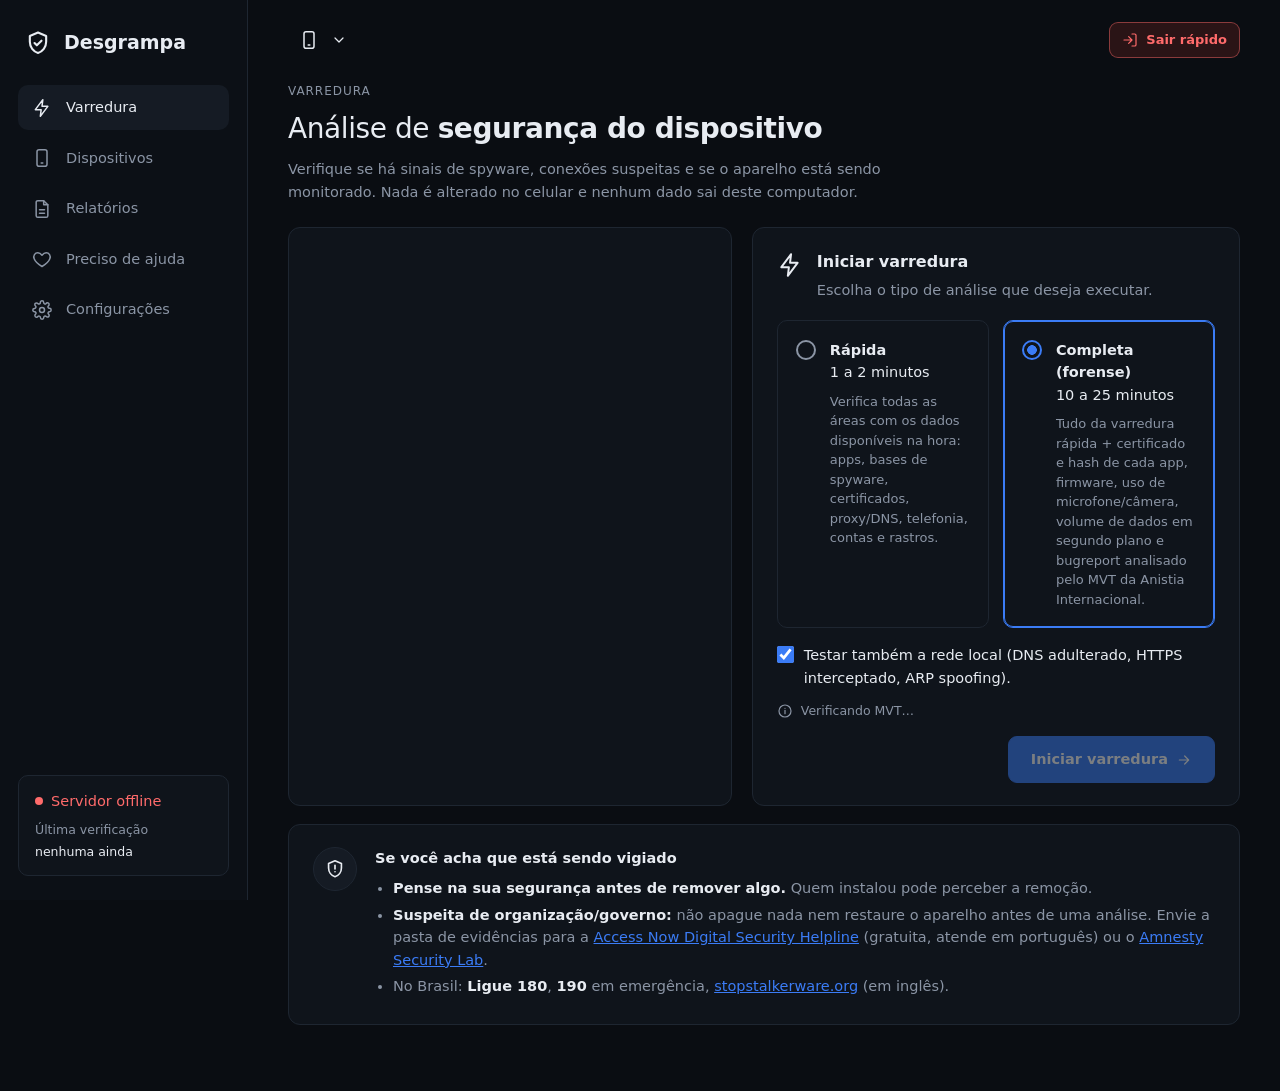
==== commit c759cd34: "feat: iPhone, indicadores brasileiros, site, documentação e versão 0.2.0 - iPhone: backup pelo cabo " ====
--- a/desgrampa/web/index.html
+++ b/desgrampa/web/index.html
@@ -13,13 +13,14 @@
   <link rel="stylesheet" href="style.css">
 </head>
 <body>
+<a class="skip" href="#conteudo">Pular para o conteúdo</a>
 <div class="app">
   <aside class="sidebar">
     <div class="brand">
       <svg viewBox="0 0 24 24" class="ico brand-ico"><path d="M12 3 5 6v5c0 4.5 3 8.3 7 9.5 4-1.2 7-5 7-9.5V6l-7-3Z"/><path d="m9 12 2 2 4-4"/></svg>
       <span>Desgrampa</span>
     </div>
-    <nav class="nav">
+    <nav class="nav" aria-label="Seções">
       <a href="#varredura" data-page="varredura">
         <svg viewBox="0 0 24 24" class="ico"><path d="M13 2 4 14h7l-1 8 9-12h-7l1-8Z"/></svg>Varredura</a>
       <a href="#dispositivos" data-page="dispositivos">
@@ -40,7 +41,7 @@
     </div>
   </aside>
 
-  <div class="main">
+  <main class="main" id="conteudo" tabindex="-1">
     <header class="topbar">
       <button class="quick-exit" id="quick-exit" title="Troca esta página por um site comum (atalho: Esc duas vezes)">
         <svg viewBox="0 0 24 24" class="ico sm" aria-hidden="true"><path d="M15 3h4a2 2 0 0 1 2 2v14a2 2 0 0 1-2 2h-4M10 17l5-5-5-5M15 12H3"/></svg>Sair rápido</button>
@@ -119,7 +120,7 @@
               Digital Security Helpline</a> (gratuita, atende em português) ou o
               <a href="https://securitylab.amnesty.org/get-help/" target="_blank" rel="noopener">Amnesty Security Lab</a>.</li>
             <li>No Brasil: <strong>Ligue 180</strong>, <strong>190</strong> em emergência,
-              <a href="https://stopstalkerware.org/pt-br/" target="_blank" rel="noopener">stopstalkerware.org</a>.</li>
+              <a href="https://stopstalkerware.org/resources/" target="_blank" rel="noopener">stopstalkerware.org</a> (em inglês).</li>
           </ul>
         </div>
       </div>
@@ -132,6 +133,7 @@
       <p class="lead">Aparelhos Android detectados (pelo cabo USB ou Wi-Fi) e como deixá-los prontos para a varredura.</p>
       <div id="devices-list"></div>
       <div id="connect-guide"></div>
+      <div id="iphone"></div>
     </section>
 
     <!-- ===================== RELATÓRIOS ===================== -->
@@ -168,7 +170,7 @@
       <p class="lead">Tema da interface, ferramentas detectadas e atualização das bases de spyware.</p>
       <div id="settings"></div>
     </section>
-  </div>
+  </main>
 </div>
 <script type="module" src="js/main.js"></script>
 </body>
--- a/desgrampa/web/style.css
+++ b/desgrampa/web/style.css
@@ -415,3 +415,10 @@
 blockquote { margin: 8px 0; padding: 8px 14px; border-left: 3px solid var(--border); color: var(--muted); font-size: 13.5px; }
 .case.current { border-color: var(--accent); }
 .consent ol { padding-left: 20px; }
+
+/* ---- acessibilidade ---- */
+.skip { position: absolute; left: -999px; top: 8px; z-index: 50; background: var(--accent); color: var(--accent-text);
+  padding: 8px 14px; border-radius: 8px; }
+.skip:focus { left: 8px; }
+:is(a, button, summary, select, input):focus-visible { outline: 2px solid var(--accent); outline-offset: 2px; }
+@media (prefers-reduced-motion: reduce) { * { scroll-behavior: auto !important; transition: none !important; } }
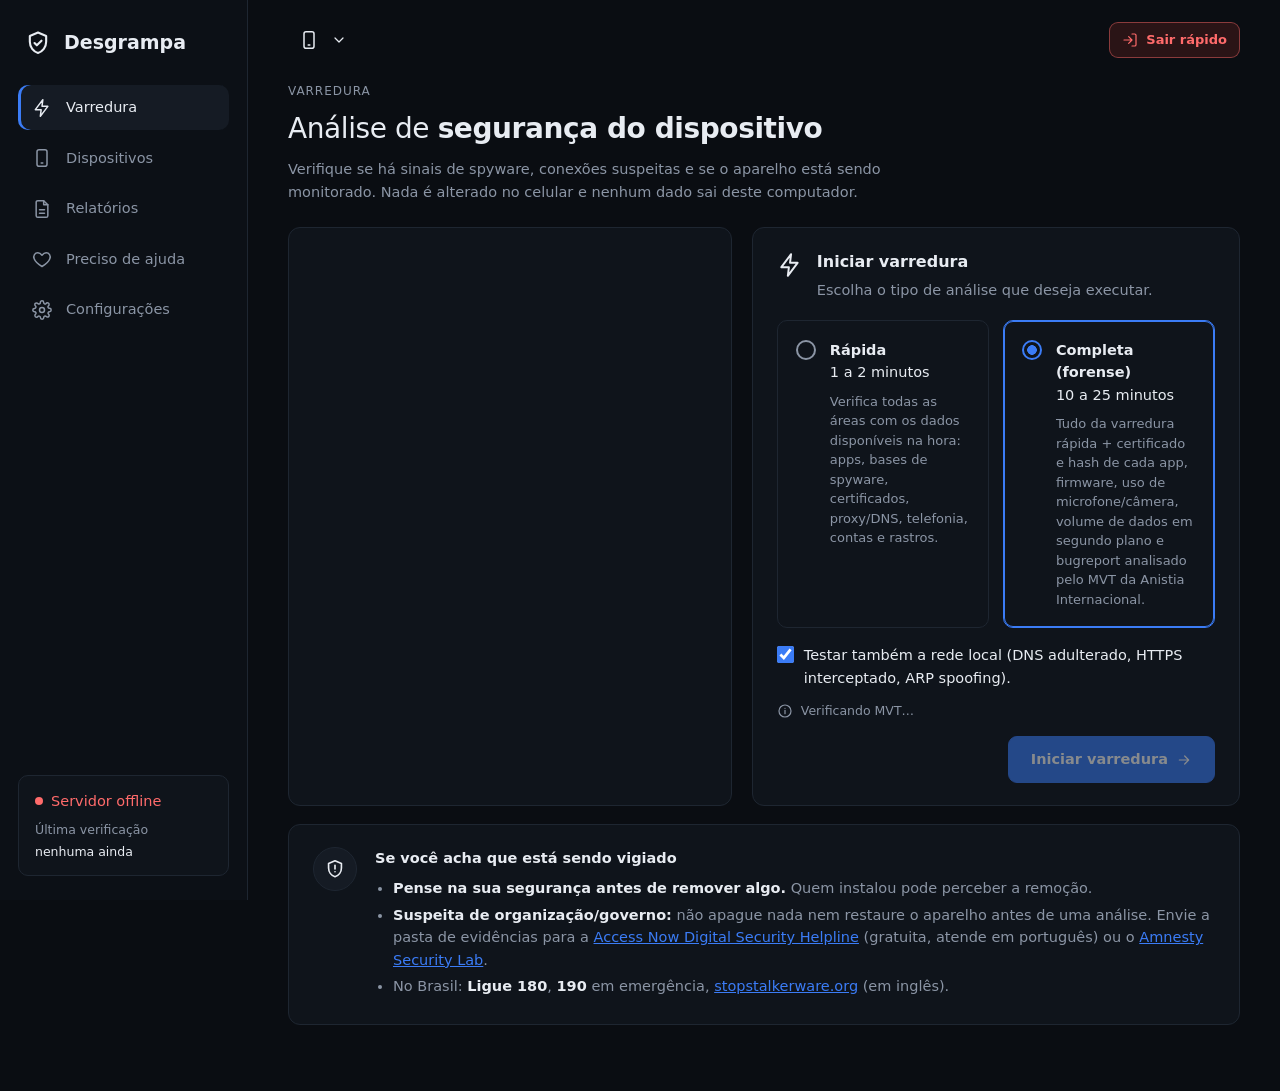
==== commit 7aa8f8d8: "feat(web): identifica relatórios e compara com a varredura anterior - Cabeçalho do relatório com apa" ====
--- a/desgrampa/web/index.html
+++ b/desgrampa/web/index.html
@@ -26,7 +26,8 @@
       <a href="#dispositivos" data-page="dispositivos">
         <svg viewBox="0 0 24 24" class="ico"><rect x="6" y="2" width="12" height="20" rx="2.5"/><path d="M11 18h2"/></svg>Dispositivos</a>
       <a href="#relatorios" data-page="relatorios">
-        <svg viewBox="0 0 24 24" class="ico"><path d="M14 2H7a2 2 0 0 0-2 2v16a2 2 0 0 0 2 2h10a2 2 0 0 0 2-2V7l-5-5Z"/><path d="M14 2v5h5M9 13h6M9 17h6"/></svg>Relatórios</a>
+        <svg viewBox="0 0 24 24" class="ico"><path d="M14 2H7a2 2 0 0 0-2 2v16a2 2 0 0 0 2 2h10a2 2 0 0 0 2-2V7l-5-5Z"/><path d="M14 2v5h5M9 13h6M9 17h6"/></svg>Relatórios<span class="nav-count hidden" id="nav-reports-count"
+          title="Varreduras salvas"></span></a>
       <a href="#atendimento" data-page="atendimento" id="nav-atendimento" class="hidden">
         <svg viewBox="0 0 24 24" class="ico"><circle cx="9" cy="8" r="3.5"/><path d="M2.5 20a6.5 6.5 0 0 1 13 0M16 4.5a3.5 3.5 0 0 1 0 7M21.5 20a6.5 6.5 0 0 0-4-6"/></svg>Atendimento</a>
       <a href="#ajuda" data-page="ajuda">
@@ -37,7 +38,7 @@
     <div class="sys-status" id="sys-status">
       <div class="sys-line"><span class="dot"></span><span id="sys-text">Conectando…</span></div>
       <div class="muted small">Última verificação</div>
-      <div class="small" id="last-scan">—</div>
+      <a class="small last-scan" id="last-scan" href="#relatorios">—</a>
     </div>
   </aside>
 
@@ -100,11 +101,18 @@
       <div class="card progress-card hidden" id="progress">
         <div class="progress-head">
           <span class="spinner" aria-hidden="true"></span>
-          <div class="grow"><strong>Varredura em andamento</strong><div class="muted" id="step">Iniciando</div></div>
+          <div class="grow"><strong>Varredura em andamento</strong>
+            <div class="muted" id="step" aria-live="polite">Iniciando</div></div>
+          <span class="muted small" id="elapsed"></span>
           <span class="pill" id="pct">0%</span>
         </div>
-        <div class="bar"><div id="bar-fill"></div></div>
-        <p class="muted small">Mantenha o aparelho conectado, desbloqueado e com a tela ligada.</p>
+        <div class="bar" role="progressbar" aria-label="Progresso da varredura" aria-valuemin="0" aria-valuemax="100"
+          id="bar"><div id="bar-fill"></div></div>
+        <div class="live-found" id="live-found"></div>
+        <ol class="checklist" id="checklist" aria-label="Verificações"></ol>
+        <div id="live-alerts" aria-live="polite"></div>
+        <p class="muted small">Mantenha o aparelho conectado, desbloqueado e com a tela ligada. Nada é alterado no
+          celular durante a varredura.</p>
       </div>
 
       <div id="result" class="hidden"></div>
--- a/desgrampa/web/style.css
+++ b/desgrampa/web/style.css
@@ -53,7 +53,12 @@
 .nav a { display: flex; align-items: center; gap: 14px; padding: 11px 14px; border-radius: 10px;
   color: var(--muted); text-decoration: none; font-weight: 500; }
 .nav a:hover { color: var(--text); background: var(--surface-2); }
-.nav a.on { color: var(--text); background: var(--surface-2); }
+.nav a.on { color: var(--text); background: var(--surface-2); box-shadow: inset 3px 0 0 var(--accent); }
+.nav-count { margin-left: auto; font-size: 11.5px; font-weight: 600; min-width: 22px; text-align: center; padding: 1px 7px;
+  border-radius: 99px; background: var(--surface-2); border: 1px solid var(--border); color: var(--muted);
+  font-variant-numeric: tabular-nums; }
+.last-scan { color: var(--text); text-decoration: none; }
+.last-scan:hover { color: var(--accent); text-decoration: underline; }
 .sys-status { margin-top: auto; border: 1px solid var(--border); border-radius: 10px; padding: 14px 16px;
   background: var(--surface); display: grid; gap: 2px; }
 .sys-line { display: flex; align-items: center; gap: 8px; color: var(--ok); font-weight: 500; margin-bottom: 6px; }
@@ -75,7 +80,7 @@
 
 @media (max-width: 960px) {
   .app { grid-template-columns: 1fr; }
-  .sidebar { position: static; height: auto; flex-direction: row; flex-wrap: wrap; align-items: center;
+  .sidebar { position: static; height: auto; flex-direction: row; flex-wrap: wrap; align-items: center; align-content: flex-start;
     padding: 12px 16px; gap: 12px; border-right: 0; border-bottom: 1px solid var(--border); }
   .nav { flex-direction: row; flex-wrap: wrap; gap: 4px; }
   .nav a { padding: 8px 10px; gap: 8px; font-size: 13.5px; }
@@ -172,7 +177,29 @@
 @media (prefers-reduced-motion: reduce) { .spinner::after { animation-duration: 3s; } }
 .bar { height: 6px; background: var(--surface-2); border-radius: 99px; overflow: hidden; }
 #bar-fill { height: 100%; width: 0; background: var(--accent); border-radius: 99px; transition: width .4s ease; }
-.progress-card p { margin: 14px 0 0; }
+.progress-card > p { margin: 14px 0 0; }
+.live-found { display: flex; flex-wrap: wrap; gap: 12px; align-items: baseline; margin: 12px 0 4px; font-variant-numeric: tabular-nums; }
+.checklist { list-style: none; padding: 0; margin: 10px 0 0; display: grid; gap: 2px 18px;
+  grid-template-columns: repeat(auto-fill, minmax(250px, 1fr)); font-size: 13px; }
+.ck { display: flex; align-items: center; gap: 9px; padding: 4px 0; color: var(--muted); min-width: 0; }
+.ck .grow { overflow: hidden; text-overflow: ellipsis; white-space: nowrap; }
+.ck-mark { width: 16px; height: 16px; flex: none; border-radius: 50%; border: 1.5px solid var(--border);
+  display: grid; place-items: center; font-size: 10px; font-weight: 700; line-height: 1; }
+.ck-running { color: var(--text); font-weight: 600; }
+.ck-running .ck-mark { border-color: var(--accent); border-top-color: transparent; animation: spin .8s linear infinite; }
+.ck-ok { color: var(--text); }
+.ck-ok .ck-mark { background: var(--ok); border-color: var(--ok); color: var(--surface); }
+.ck-ok .ck-mark::after { content: "✓"; }
+.ck-ok[class*=" s-"] .ck-mark { background: var(--sev); border-color: var(--sev); }
+.ck-ok[class*=" s-"] .ck-mark::after { content: "!"; }
+.ck-skipped .ck-mark::after { content: "–"; }
+.ck-error .ck-mark { border-color: var(--high); color: var(--high); }
+.ck-error .ck-mark::after { content: "!"; }
+.ck .cnt { font-size: 12px; }
+.live-alerts { margin-top: 14px; padding: 12px 14px; border-radius: 10px; background: var(--crit-bg);
+  border: 1px solid color-mix(in srgb, var(--crit) 35%, transparent); }
+.live-alerts ul { list-style: none; margin: 6px 0 0; padding: 0; font-size: 13.5px; display: grid; gap: 4px; }
+.sr-only { position: absolute; width: 1px; height: 1px; overflow: hidden; clip: rect(0 0 0 0); white-space: nowrap; }
 
 /* ---- ajuda ---- */
 .help-card { display: flex; gap: 18px; align-items: flex-start; }
@@ -180,8 +207,41 @@
 .help-card li { margin: 4px 0; }
 .help-card li strong { color: var(--text); }
 
+/* ---- resultado: identificação do relatório ---- */
+.report-id { background: var(--surface); border: 1px solid var(--border); border-radius: 14px; padding: 18px 22px;
+  margin: 6px 0 18px; box-shadow: var(--shadow); }
+.report-id-top { display: flex; justify-content: space-between; align-items: center; gap: 14px; flex-wrap: wrap; }
+.report-id-title { display: flex; align-items: center; gap: 14px; min-width: 0; flex: 1 1 320px; }
+.report-id-title h2 { font-size: 20px; margin: 2px 0 0; display: flex; flex-wrap: wrap; align-items: center; gap: 10px; }
+.report-id-title h2 .pill { font-size: 12px; font-weight: 600; }
+.id-chips { display: grid; grid-template-columns: repeat(auto-fit, minmax(150px, 1fr)); margin: 16px 0 0;
+  background: var(--surface-2); border: 1px solid var(--border); border-radius: 10px; overflow: hidden; }
+.id-chip { padding: 9px 12px; min-width: 0; box-shadow: 0 0 0 .5px var(--border); }
+.id-chip dt { font-size: 11px; text-transform: uppercase; letter-spacing: .05em; color: var(--muted); }
+.id-chip dd { margin: 2px 0 0; font-size: 13px; font-variant-numeric: tabular-nums; display: flex; gap: 8px;
+  align-items: baseline; flex-wrap: wrap; overflow-wrap: anywhere; }
+.id-chip code { font-size: 12px; }
+.id-chip .link-btn { font-size: 11.5px; }
+
+/* ---- comparação com a varredura anterior ---- */
+.compare-slot:empty { display: none; }
+.compare-card { margin: 18px 0; }
+.simple > .compare-slot .compare-card, .simple > .compare-slot .compare-first { margin-top: 18px; }
+.compare-head { display: flex; gap: 14px; align-items: center; flex-wrap: wrap; }
+.cmp-stats { display: grid; grid-template-columns: repeat(3, 1fr); gap: 10px; margin: 14px 0 4px; }
+.cmp-stat { background: var(--surface-2); border-radius: 10px; padding: 10px 14px; display: grid; }
+.cmp-stat strong { font-size: 22px; font-variant-numeric: tabular-nums; }
+.cmp-stat span { font-size: 12.5px; color: var(--muted); }
+.cmp-stat.bad { background: var(--crit-bg); } .cmp-stat.bad strong { color: var(--crit); }
+.cmp-stat.good { background: var(--ok-bg); } .cmp-stat.good strong { color: var(--ok); }
+.cmp-cols { display: grid; grid-template-columns: repeat(auto-fit, minmax(280px, 1fr)); gap: 6px 24px; margin-top: 10px; }
+.cmp-cols h4 { margin: 8px 0 4px; font-size: 13px; }
+.cmp-list { list-style: none; padding: 0; margin: 0; display: grid; gap: 4px; font-size: 13.5px; }
+.cmp-list .fcode { margin-left: 6px; }
+.compare-card > p:last-child { margin: 10px 0 0; }
+.compare-first { display: flex; gap: 8px; align-items: center; margin: 12px 0; }
+
 /* ---- resultado ---- */
-.result-head { display: flex; justify-content: space-between; align-items: center; gap: 12px; flex-wrap: wrap; margin: 6px 0 14px; }
 .hero { display: grid; grid-template-columns: 1.3fr 2fr; gap: 18px; margin-bottom: 18px; }
 @media (max-width: 1000px) { .hero { grid-template-columns: 1fr; } }
 .verdict { border-radius: 12px; padding: 22px 24px; border: 1px solid var(--border); border-left: 5px solid; }
@@ -211,7 +271,8 @@
 .st-critica { --st: var(--crit); } .st-alta { --st: var(--high); } .st-media { --st: var(--med); }
 .st-baixa { --st: var(--low); } .st-ok { --st: var(--ok); } .st-nao_verificado { --st: var(--nv); }
 
-.tabs { display: flex; flex-wrap: wrap; gap: 2px; border-bottom: 1px solid var(--border); margin: 22px 0 0; }
+.tabs { display: flex; gap: 2px; border-bottom: 1px solid var(--border); margin: 22px 0 0; overflow-x: auto; scrollbar-width: thin; }
+.tabs button { white-space: nowrap; flex: none; }
 .tabs button { border: 0; border-bottom: 2px solid transparent; border-radius: 0; background: none;
   padding: 10px 14px; color: var(--muted); }
 .tabs button.on { color: var(--text); border-bottom-color: var(--accent); font-weight: 600; }
@@ -225,6 +286,13 @@
 .finding { border: 1px solid var(--border); border-left: 4px solid var(--sev); border-radius: 10px;
   padding: 13px 16px; margin: 8px 0; background: var(--surface); }
 .finding .title { font-weight: 600; }
+.finding-top { display: flex; align-items: baseline; gap: 8px; flex-wrap: wrap; }
+.finding-top .sev { margin-right: 0; }
+.finding-src code { font-size: 11.5px; }
+.fcode { font: 600 11.5px ui-monospace, monospace; color: var(--muted); background: var(--surface-2); border: 1px solid var(--border);
+  border-radius: 6px; padding: 0 6px; text-decoration: none; white-space: nowrap; }
+a.fcode:hover { color: var(--accent); border-color: var(--accent); }
+.tag.new { color: var(--accent); border-color: var(--accent); background: var(--accent-soft); font-weight: 600; }
 .finding p { margin: 4px 0 0; }
 .finding .rec { font-size: 13.5px; color: var(--muted); }
 .sev { display: inline-block; font-size: 11px; font-weight: 700; text-transform: uppercase;
@@ -262,6 +330,66 @@
 .seg button { border: 0; border-radius: 0; background: var(--surface); }
 .seg button.on { background: var(--accent-soft); color: var(--accent); font-weight: 600; }
 .empty { text-align: center; padding: 30px 10px; color: var(--muted); }
+
+/* ---- relatórios: histórico por aparelho ---- */
+.page.is-detail > .eyebrow, .page.is-detail > h1, .page.is-detail > .lead { display: none; }
+.crumbs { display: flex; flex-wrap: wrap; align-items: baseline; gap: 8px; margin: 18px 0 4px; font-size: 13.5px; color: var(--muted); }
+.crumbs a { text-decoration: none; font-weight: 600; }
+.crumbs code { font-size: 12px; }
+.crumbs [aria-current] { color: var(--text); }
+.reports-bar { justify-content: space-between; }
+.sevbar { display: flex; gap: 2px; width: 84px; height: 6px; border-radius: 99px; overflow: hidden; background: var(--surface-2); flex: none; }
+.sevbar span { min-width: 4px; background: var(--sev); }
+.sevbar .s-none { flex: 1; background: var(--ok); opacity: .55; }
+.report-group { padding: 0; overflow: hidden; }
+.report-group-head { display: flex; align-items: center; gap: 14px; padding: 16px 20px; border-bottom: 1px solid var(--border);
+  background: var(--surface-2); }
+.report-group-head strong { font-size: 15.5px; }
+.report-group-head code { font-size: 12px; }
+.report-rows { list-style: none; margin: 0; padding: 0; }
+.report-row { display: grid; grid-template-columns: 1fr auto; align-items: center; gap: 2px 12px; padding: 12px 20px 10px 17px;
+  border-bottom: 1px solid var(--border); border-left: 3px solid transparent; }
+.report-row:last-child { border-bottom: 0; }
+.report-row.v-alto_risco { border-left-color: var(--crit); } .report-row.v-suspeito { border-left-color: var(--high); }
+.report-row.v-atencao { border-left-color: var(--med); } .report-row.v-ok { border-left-color: var(--ok); }
+.report-row:hover { background: var(--surface-2); }
+.report-open { display: grid; grid-template-columns: minmax(200px, 1.4fr) minmax(270px, 1.2fr) minmax(120px, 1fr) auto;
+  align-items: center; gap: 16px; text-align: left; background: none; border: 0; padding: 4px 0; border-radius: 6px; min-width: 0; }
+.report-open .pill { justify-self: end; }
+.report-open:hover:not(:disabled) { border-color: transparent; }
+.report-when { display: grid; }
+.report-sev { display: flex; align-items: center; gap: 10px; font-variant-numeric: tabular-nums; white-space: nowrap; }
+.report-trend { display: flex; flex-wrap: wrap; gap: 4px 8px; font-variant-numeric: tabular-nums; }
+.report-trend .up { color: var(--crit); font-weight: 600; } .report-trend .down { color: var(--ok); font-weight: 600; }
+.report-dl .btn { padding: 6px 11px; font-size: 13px; }
+.report-name { grid-column: 1 / -1; overflow-wrap: anywhere; }
+.report-name code { font-size: 11px; }
+@media (max-width: 1100px) {
+  .report-open { grid-template-columns: 1fr auto; gap: 8px 14px; }
+  .report-open .pill { grid-row: 1; grid-column: 2; }
+  .report-row { grid-template-columns: 1fr; }
+}
+@media (max-width: 560px) {
+  .report-open { grid-template-columns: 1fr; }
+  .report-open .pill { grid-row: auto; grid-column: auto; justify-self: start; }
+  .report-sev { white-space: normal; flex-wrap: wrap; }
+  .cmp-stats { grid-template-columns: 1fr; }
+}
+.empty .ico.circle { margin: 0 auto 6px; display: block; }
+.empty p { margin: 4px 0; }
+.empty .btn { margin-top: 10px; }
+
+/* ---- histórico no cartão do aparelho ---- */
+.device-history { margin-top: 18px; }
+.dh-head { display: flex; justify-content: space-between; align-items: baseline; margin-bottom: 6px; }
+.device-history ul { list-style: none; margin: 0; padding: 0; display: grid; gap: 6px; }
+.device-history li a { display: flex; align-items: center; gap: 12px; padding: 8px 10px; border-radius: 8px; color: var(--text);
+  text-decoration: none; border: 1px solid var(--border); font-size: 13px; }
+.device-history li a:hover { background: var(--surface-2); border-color: var(--muted); }
+.device-history p { margin: 0; }
+.dh-when { display: grid; line-height: 1.35; min-width: 150px; }
+.device-history li a { flex-wrap: wrap; }
+.device-history .pill { margin-left: auto; }
 
 /* ---- achados agrupados ---- */
 .small-seg button { padding: 5px 12px; font-size: 13px; }
@@ -283,14 +411,91 @@
 .cnt.s-baixa, .cnt.s-info { font-weight: 500; }
 .dotsep { color: var(--muted); }
 
-/* ---- sugestões e remoção ---- */
-.suggest-card .card-title .ico { color: var(--crit); }
-.suggest-row { display: flex; gap: 16px; align-items: center; flex-wrap: wrap; padding: 14px 0 14px 14px;
-  border-top: 1px solid var(--border); border-left: 3px solid var(--st); }
-.suggest-row > .grow > div { margin: 2px 0; }
-.suggest-row .tag { margin-left: 6px; }
+/* ---- ameaças e assistente de ação ---- */
+.simple > .threats-card { margin: 18px 0 0; }
+.threats-card.has-threats { border-color: color-mix(in srgb, var(--crit) 45%, transparent); }
+.threats-card .card-title > .ico { color: var(--high); }
+.threats-card.has-threats .card-title > .ico { color: var(--crit); }
+.threats-card h3 { margin: 18px 0 4px; }
+.threat-group > p { margin: 4px 0 8px; }
+.threat { display: grid; grid-template-columns: auto 1fr auto; gap: 14px; align-items: start; padding: 14px 16px;
+  margin: 10px 0 0; border: 1px solid var(--border); border-left: 4px solid var(--st); border-radius: 10px; background: var(--surface); }
+.threat.is-done { --st: var(--ok); opacity: .85; }
+.threat-ico { width: 40px; height: 40px; border-radius: 10px; display: grid; place-items: center;
+  background: color-mix(in srgb, var(--st) 14%, transparent); color: var(--st); }
+.threat-head { display: flex; flex-wrap: wrap; gap: 8px; align-items: baseline; font-size: 15px; }
+.threat-tags { display: flex; flex-wrap: wrap; gap: 6px; margin: 6px 0; }
+.threat-tags:empty { display: none; }
+.threat-reasons { margin: 6px 0 0; padding-left: 18px; }
+.threat-last { margin-top: 8px; }
+.threat-actions { align-self: center; flex-wrap: wrap; justify-content: flex-end; }
+@media (max-width: 640px) { .threat { grid-template-columns: auto 1fr; } .threat-actions { grid-column: 1 / -1; justify-content: flex-start; } }
 button.danger { background: var(--crit-bg); color: var(--crit); border-color: color-mix(in srgb, var(--crit) 50%, transparent); font-weight: 600; }
 button.danger:hover:not(:disabled) { border-color: var(--crit); }
+button:disabled { opacity: .5; cursor: not-allowed; }
+.dossier { margin-top: 8px; }
+.dossier > p { margin: 0 0 8px; }
+.dossier h4 { margin: 0 0 4px; font-size: 13px; }
+.dossier-cols { display: grid; grid-template-columns: repeat(auto-fit, minmax(240px, 1fr)); gap: 6px 22px; }
+.dossier-cols ul { margin: 0; padding-left: 18px; }
+.confidence { color: var(--muted); }
+.confidence.c-alta { color: var(--crit); font-weight: 600; }
+.can-do { list-style: none; padding: 0; margin: 0; display: grid; gap: 4px; font-size: 13px; }
+.can-do li { display: grid; gap: 1px; }
+.can-do strong { font-size: 11.5px; text-transform: uppercase; letter-spacing: .04em; color: var(--muted); }
+.recommend { margin-top: 10px; padding: 9px 12px; border-radius: 8px; background: var(--accent-soft);
+  border: 1px solid color-mix(in srgb, var(--accent) 30%, transparent); }
+.plan-btn { margin-left: auto; align-self: center; white-space: nowrap; }
+.threats-card .card-title { flex-wrap: wrap; }
+.plan-list { list-style: none; padding: 0; margin: 10px 0; display: grid; gap: 8px; max-height: 52vh; overflow: auto; }
+.plan-row { border: 1px solid var(--border); border-radius: 10px; padding: 10px 12px; opacity: .7; }
+.plan-row.on { opacity: 1; border-color: var(--accent); }
+.plan-row p { margin: 4px 0 0 27px; }
+.plan-pick { display: flex; gap: 10px; align-items: center; cursor: pointer; }
+.plan-pick input { width: 17px; height: 17px; accent-color: var(--accent); }
+.plan-action { display: flex; flex-wrap: wrap; gap: 6px 10px; align-items: center; margin: 8px 0 0 27px; }
+.plan-action span { flex: 1 1 220px; }
+.plan-summary { padding-left: 20px; display: grid; gap: 4px; }
+.plan-progress { list-style: none; padding: 0; display: grid; gap: 8px; }
+.plan-progress li { display: flex; gap: 10px; align-items: flex-start; padding: 10px 12px; border: 1px solid var(--border); border-radius: 10px; }
+.plan-progress .grow { display: grid; gap: 2px; min-width: 0; }
+.plan-progress .ck-mark { margin-top: 2px; }
+.pp-running .ck-mark { border-color: var(--accent); border-top-color: transparent; animation: spin .8s linear infinite; }
+.pp-ok .ck-mark { background: var(--ok); border-color: var(--ok); color: var(--surface); }
+.pp-ok .ck-mark::after { content: "✓"; }
+:is(.pp-falhou, .pp-manual) .ck-mark { border-color: var(--high); color: var(--high); }
+:is(.pp-falhou, .pp-manual) .ck-mark::after { content: "!"; }
+.icon-btn { padding: 4px 10px; background: none; border-color: transparent; color: var(--muted); }
+.wizard { width: min(600px, calc(100vw - 32px)); }
+.wizard-top { display: flex; justify-content: space-between; align-items: flex-start; gap: 12px; }
+.wizard-top h2 { margin: 2px 0 0; }
+.wizard-steps { list-style: none; display: flex; gap: 6px; padding: 0; margin: 16px 0 14px; counter-reset: wz; }
+.wizard-steps:empty { display: none; }
+.wizard-steps li { counter-increment: wz; flex: 1; font-size: 12.5px; color: var(--muted); padding-top: 8px;
+  border-top: 3px solid var(--border); }
+.wizard-steps li::before { content: counter(wz) ". "; }
+.wizard-steps li.on { color: var(--text); font-weight: 600; border-top-color: var(--accent); }
+.wizard-steps li.done { border-top-color: color-mix(in srgb, var(--accent) 50%, transparent); }
+.wizard-body > .check { margin: 12px 0; }
+.warn-tip { background: var(--high-bg); border-color: color-mix(in srgb, var(--high) 40%, transparent); }
+.warn-tip p { margin: 6px 0 0; }
+.choices { display: grid; gap: 8px; margin: 10px 0; }
+.choice { display: flex; gap: 12px; align-items: flex-start; padding: 12px 14px; border: 1px solid var(--border);
+  border-radius: 10px; cursor: pointer; }
+.choice.on { border-color: var(--accent); box-shadow: 0 0 0 1px var(--accent) inset; background: var(--accent-soft); }
+.choice input { accent-color: var(--accent); margin-top: 3px; }
+.choice .grow { display: grid; gap: 3px; }
+.choice-tags { display: flex; flex-wrap: wrap; gap: 6px; margin-top: 3px; }
+.summary { display: grid; grid-template-columns: repeat(auto-fit, minmax(120px, 1fr)); gap: 8px; margin: 4px 0 8px; }
+.summary div { background: var(--surface-2); border-radius: 8px; padding: 8px 10px; display: grid; gap: 2px; min-width: 0; overflow-wrap: anywhere; }
+.result-box { margin-top: 16px; border-radius: 10px; padding: 14px 16px; border: 1px solid var(--border); border-left: 4px solid var(--info); }
+.result-box p { margin: 6px 0 0; }
+.result-box.good { background: var(--ok-bg); border-left-color: var(--ok); }
+.result-box.warn { background: var(--high-bg); border-left-color: var(--high); }
+.result-box.bad { background: var(--crit-bg); border-left-color: var(--crit); }
+.cmd-log { max-height: 220px; overflow: auto; background: var(--surface-2); border-radius: 8px; padding: 10px 12px;
+  font: 12px/1.45 ui-monospace, monospace; white-space: pre-wrap; overflow-wrap: anywhere; }
+a.btn { text-decoration: none; }
 .action-dialog { background: var(--surface); color: var(--text); border: 1px solid var(--border); border-radius: 14px;
   padding: 24px 26px; width: min(560px, calc(100vw - 32px)); }
 .action-dialog::backdrop { background: rgb(0 0 0 / 55%); }
@@ -386,7 +591,7 @@
 .area-body ul { margin: 6px 0; padding-left: 18px; }
 .pill.nv { color: var(--nv); }
 .link-btn { background: none; border: 0; padding: 2px 0; color: var(--accent); text-decoration: underline; cursor: pointer; }
-.finding .link-btn { float: right; font-size: 12px; }
+.finding .link-btn { font-size: 12px; }
 .finding.focus { outline: 2px solid var(--accent); outline-offset: 2px; }
 input.search { font: inherit; font-size: 13.5px; padding: 6px 12px; border-radius: 999px; border: 1px solid var(--border);
   background: var(--surface); color: var(--text); min-width: 200px; }
